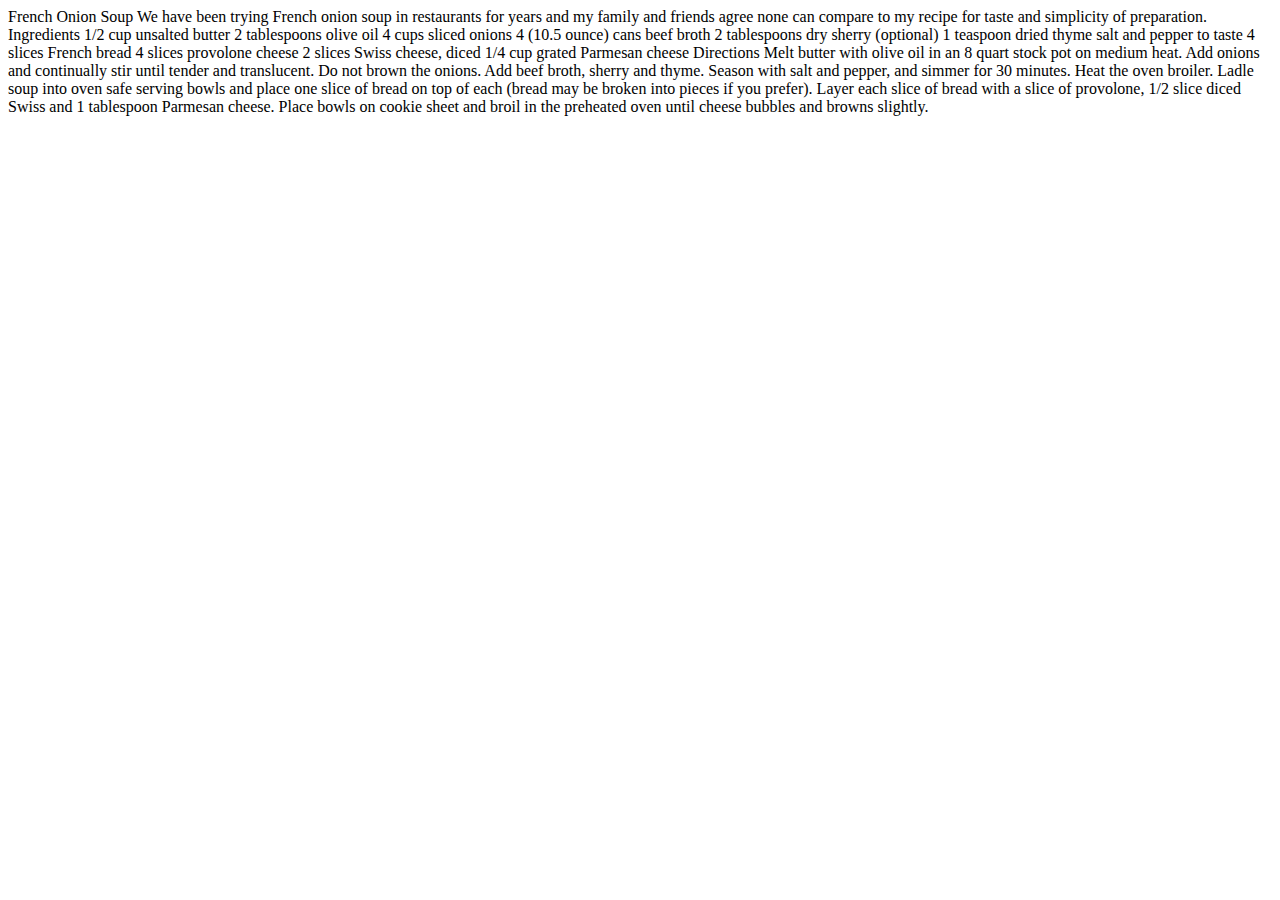
==== french-soup/index.html @ 51849f76 "message here" ====
<!DOCTYPE html>
<html lang="en">
  <head>
    <meta charset="UTF-8" />
    <meta name="viewport" content="width=device-width, initial-scale=1.0" />
    <title>French Onion Soup Recipe</title>
    <!-- don't forget to link your styles -->
  </head>
  <body>
    French Onion Soup We have been trying French onion soup in restaurants for years and my family and friends agree
    none can compare to my recipe for taste and simplicity of preparation. Ingredients 1/2 cup unsalted butter 2
    tablespoons olive oil 4 cups sliced onions 4 (10.5 ounce) cans beef broth 2 tablespoons dry sherry (optional) 1
    teaspoon dried thyme salt and pepper to taste 4 slices French bread 4 slices provolone cheese 2 slices Swiss cheese,
    diced 1/4 cup grated Parmesan cheese Directions Melt butter with olive oil in an 8 quart stock pot on medium heat.
    Add onions and continually stir until tender and translucent. Do not brown the onions. Add beef broth, sherry and
    thyme. Season with salt and pepper, and simmer for 30 minutes. Heat the oven broiler. Ladle soup into oven safe
    serving bowls and place one slice of bread on top of each (bread may be broken into pieces if you prefer). Layer
    each slice of bread with a slice of provolone, 1/2 slice diced Swiss and 1 tablespoon Parmesan cheese. Place bowls
    on cookie sheet and broil in the preheated oven until cheese bubbles and browns slightly.
  </body>
</html>
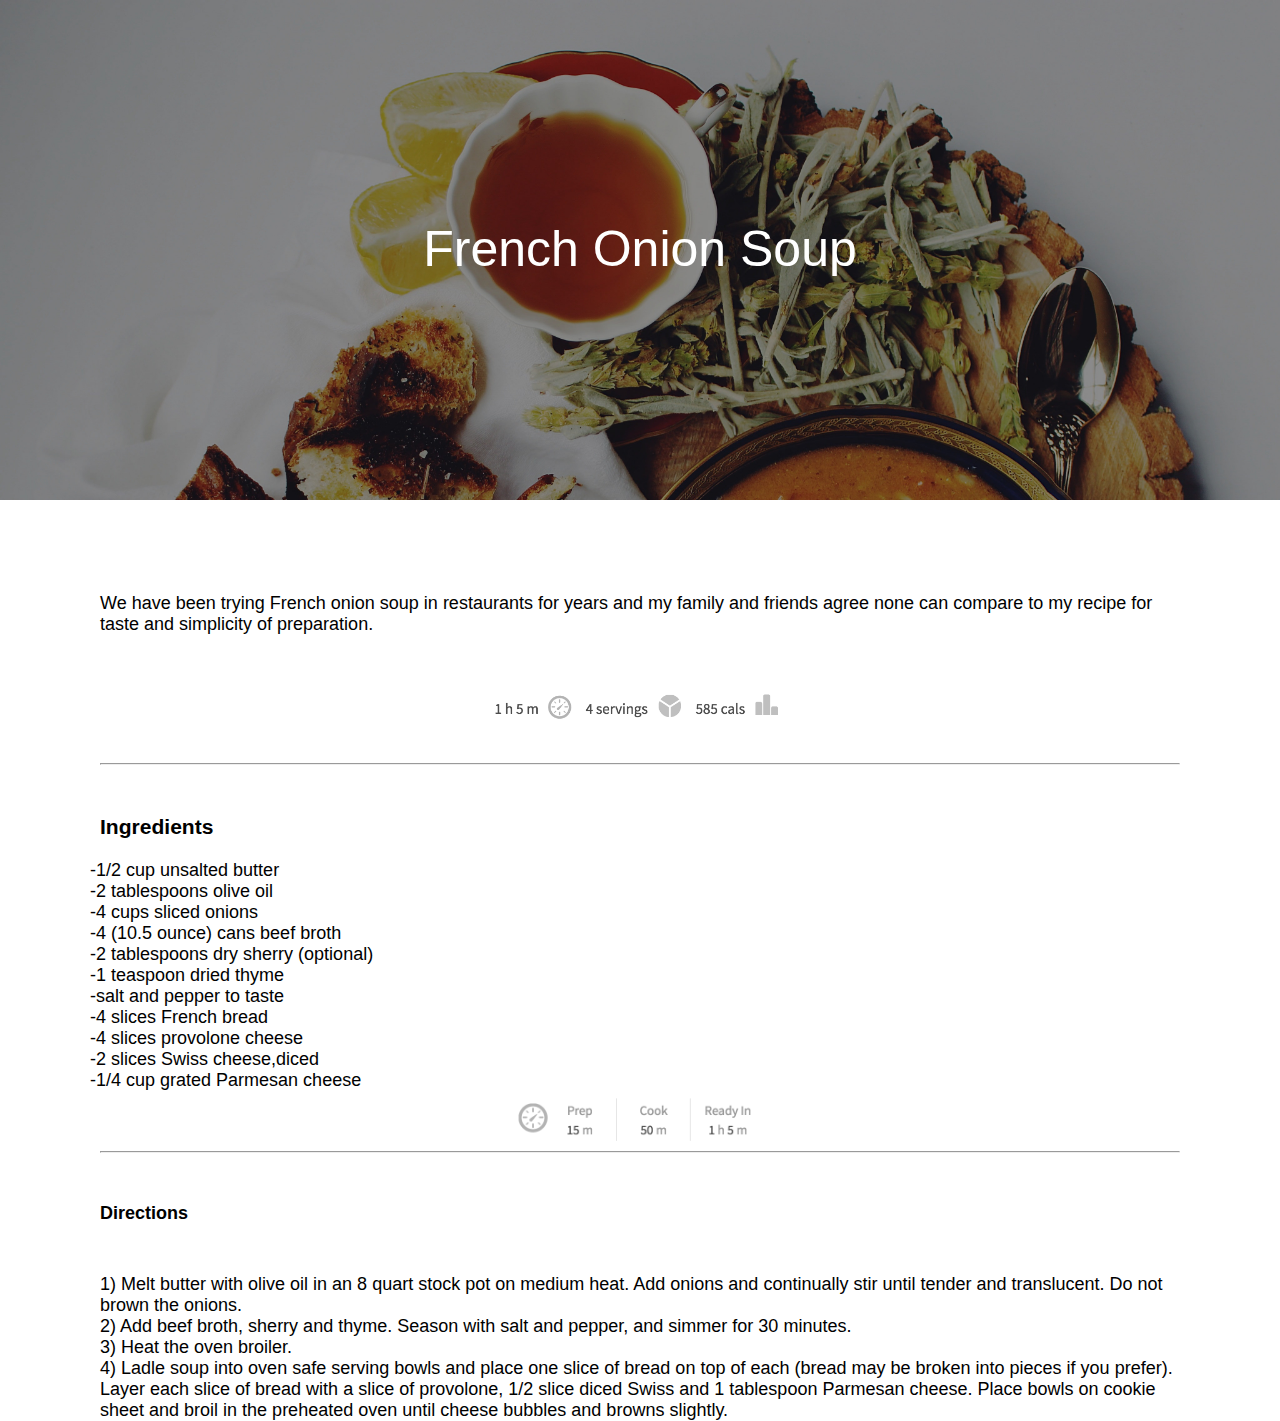
==== commit a3f278d3: "css changes" ====
--- a/french-soup/index.html
+++ b/french-soup/index.html
@@ -4,18 +4,54 @@
     <meta charset="UTF-8" />
     <meta name="viewport" content="width=device-width, initial-scale=1.0" />
     <title>French Onion Soup Recipe</title>
-    <!-- don't forget to link your styles -->
-  </head>
+    <link rel="stylesheet" href="styles/style.css">
+    </head>
+ 
   <body>
-    French Onion Soup We have been trying French onion soup in restaurants for years and my family and friends agree
-    none can compare to my recipe for taste and simplicity of preparation. Ingredients 1/2 cup unsalted butter 2
-    tablespoons olive oil 4 cups sliced onions 4 (10.5 ounce) cans beef broth 2 tablespoons dry sherry (optional) 1
-    teaspoon dried thyme salt and pepper to taste 4 slices French bread 4 slices provolone cheese 2 slices Swiss cheese,
-    diced 1/4 cup grated Parmesan cheese Directions Melt butter with olive oil in an 8 quart stock pot on medium heat.
-    Add onions and continually stir until tender and translucent. Do not brown the onions. Add beef broth, sherry and
-    thyme. Season with salt and pepper, and simmer for 30 minutes. Heat the oven broiler. Ladle soup into oven safe
+    <section class="background">
+    <h1 class="title">French Onion Soup</h1>
+    </section>
+    
+  <section>
+      <p class="intro"> We have been trying French onion soup in restaurants for years and my family and friends agree
+        none can compare to my recipe for taste and simplicity of preparation. 
+      </p>
+      <img class="recipe-info" src="images/recipe-info.png" >
+      <hr class="line-one">
+  </section>
+     
+  <section>
+    <h3 class="ingredients-title">Ingredients </h3>
+    <ul class="ingredients-list">
+        <li> -1/2 cup unsalted butter</li>
+        <li>-2 tablespoons olive oil </li>
+        <li>-4 cups sliced onions </li>
+        <li>-4 (10.5 ounce) cans beef broth</li> 
+        <li>-2 tablespoons dry sherry (optional)</li>
+        <li>-1 teaspoon dried thyme </li>
+        <li> -salt and pepper to taste </li>
+        <li>-4 slices French bread </li>
+        <li>-4 slices provolone cheese</li>
+        <li>-2 slices Swiss cheese,diced </li>
+        <li>-1/4 cup grated Parmesan cheese</li>
+     </ul>
+     <img class="cooking-info" src="images/cooking-info.png">
+  </section>
+        
+  <section>
+    <hr class ="line-two">
+    <h4 class="directions">Directions</h4>
+    <h4 class="instructions">
+   
+    <div class="steps"> 1) Melt butter with olive oil in an 8 quart stock pot on medium heat.
+    Add onions and continually stir until tender and translucent. Do not brown the onions.</div>
+    <div class="steps">2) Add beef broth, sherry and thyme. Season with salt and pepper, and simmer for 30 minutes. </div>
+    <div class="steps">3) Heat the oven broiler.</div>
+    <div class="steps">4) Ladle soup into oven safe
     serving bowls and place one slice of bread on top of each (bread may be broken into pieces if you prefer). Layer
     each slice of bread with a slice of provolone, 1/2 slice diced Swiss and 1 tablespoon Parmesan cheese. Place bowls
-    on cookie sheet and broil in the preheated oven until cheese bubbles and browns slightly.
-  </body>
+    on cookie sheet and broil in the preheated oven until cheese bubbles and browns slightly.</div>
+    </h4>  
+  </section>
+</body>
 </html>
--- a/french-soup/styles/style.css
+++ b/french-soup/styles/style.css
@@ -0,0 +1,74 @@
+/*Some necessary adjustments*/
+h1, body, html, main {
+  margin: 0;
+}
+/*Import the font and set the default size*/
+html {
+  font-family: 'Open Sans', sans-serif;
+  font-size: 18px
+}
+
+
+.background{
+  background-image: url("../images/soup.jpg");
+  background-size: cover;
+  height: 500px;
+}
+
+
+.title{
+  text-align: center;
+  color: white;
+  padding-top: 220px;
+  font-size:50px;
+  font-weight: lighter;
+}
+
+.intro{
+  padding: 75px 100px 0 100px;
+}
+
+.recipe-info{
+  height: 50px;
+  display: block;
+  margin:  0 auto;
+  padding:30px;
+}
+
+.line-one{
+  margin: 0 100px;
+}
+
+.ingredients-list{
+  margin: 0 50px;
+
+  list-style: none;
+}
+
+.ingredients-title{
+  margin-left:100px;
+  margin-top:50px;
+}
+
+.cooking-info{
+  display:block;
+  height:60px;
+  margin: 0 auto;
+}
+
+.directions{
+  margin:50px 100px;
+
+}
+
+.line-two{
+  margin: 0 100px;
+}
+
+.instructions, steps{
+  margin: 0 100px;
+  font-weight:lighter
+}
+
+
+
